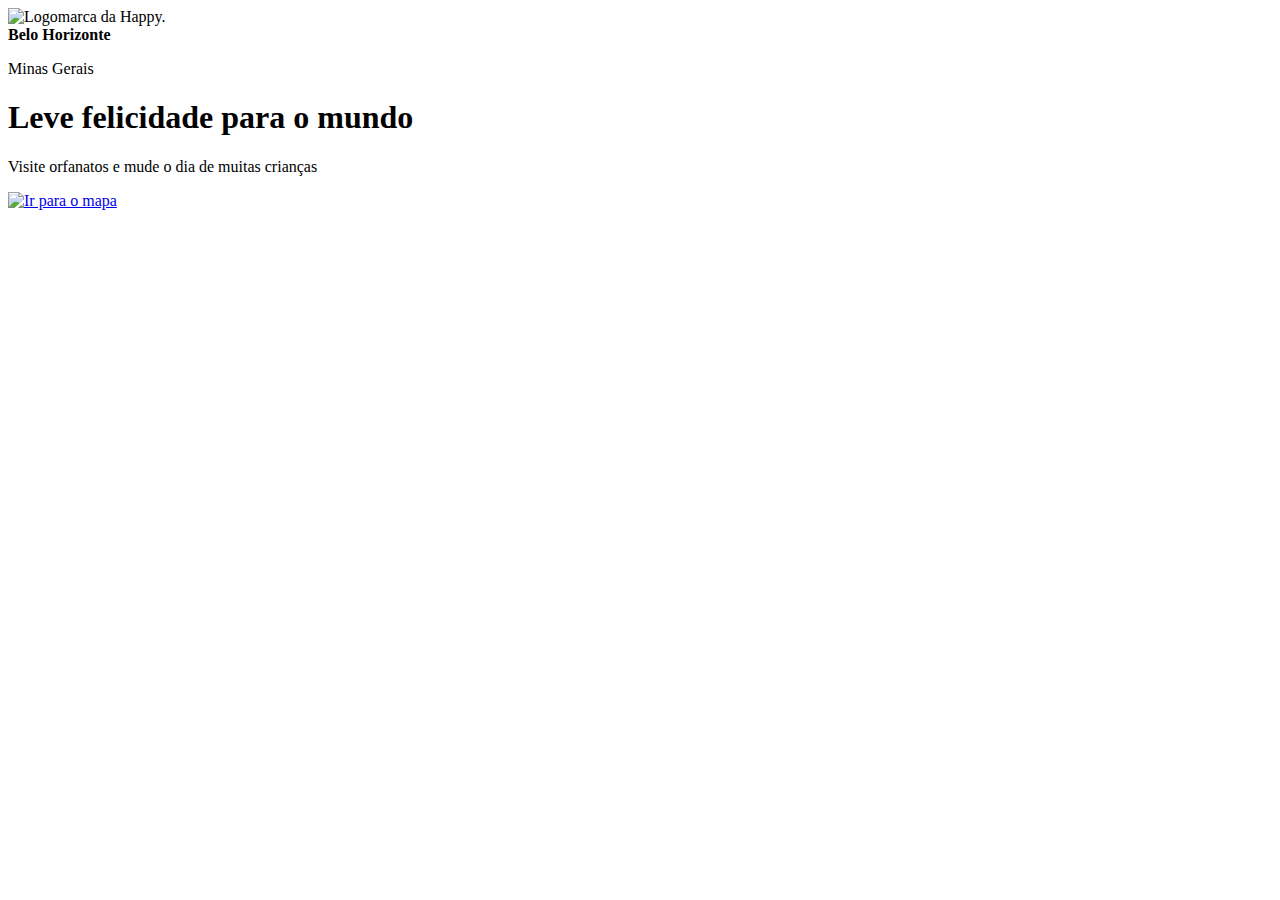
==== index.html @ e247ceaa "day01" ====
<!DOCTYPE html>
<html lang="pt_BR">
  <head>
    <meta charset="UTF-8" />
    <meta name="viewport" content="width=device-width, initial-scale=1.0" />
    <title>Happy</title>
    <link rel="icon" href="./public/images/logo-icon.png" />

    <link rel="stylesheet" href="./public/css/main.css" />
    <link rel="stylesheet" href="./public/css/page-landing.css" />
    <link rel="stylesheet" href="./public/css/animations.css" />

    <link
      href="https://fonts.googleapis.com/css2?family=Nunito:wght@400;600;800&display=swap"
      rel="stylesheet"
    />
  </head>
  <body>
    <div id="page-landing">
      <div id="container">
        <header>
          <img
            class="animate-up"
            id="logo"
            src="./public/images/logo.svg"
            alt="Logomarca da Happy."
          />

          <div class="location animate-up">
            <strong>Belo Horizonte</strong>
            <p>Minas Gerais</p>
          </div>
        </header>

        <main>
          <h1 class="animate-up">Leve felicidade para o mundo</h1>

          <section class="visit">
            <p class="animate-up">
              Visite orfanatos e mude o dia de muitas crianças
            </p>

            <a class="animate-up" href="#" title="Visite orfanatos">
              <img src="./public/images/arrow.svg" alt="Ir para o mapa" />
            </a>
          </section>
        </main>
      </div>
    </div>
  </body>
</html>
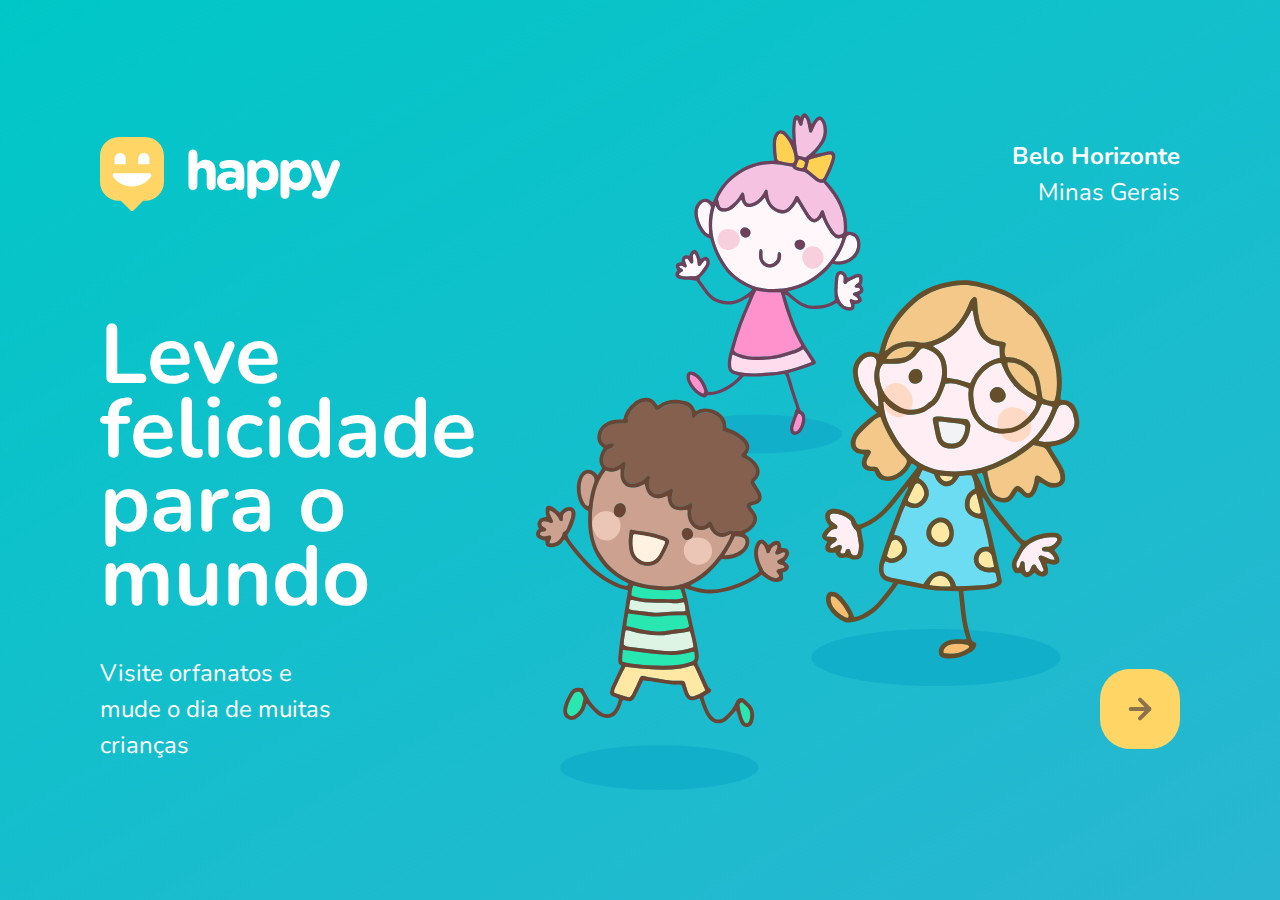
==== commit e33b05d5: "day03" ====
--- a/index.html
+++ b/index.html
@@ -40,7 +40,7 @@
               Visite orfanatos e mude o dia de muitas crianças
             </p>
 
-            <a class="animate-up" href="#" title="Visite orfanatos">
+            <a class="animate-up" href="./orphanages.html" title="Visite orfanatos">
               <img src="./public/images/arrow.svg" alt="Ir para o mapa" />
             </a>
           </section>
--- a/public/css/main.css
+++ b/public/css/main.css
@@ -0,0 +1,22 @@
+* {
+  margin: 0;
+  padding: 0;
+  box-sizing: border-box;
+}
+
+:root {
+  font-size: 62.5%;
+}
+
+body {
+  height: 100vh;
+  color: white;
+  background: #EBF2F5;
+}
+
+body,
+input,
+button,
+textarea {
+  font: 400 1.8rem/1 "Nunito", "sans-serif";
+}--- a/public/css/page-landing.css
+++ b/public/css/page-landing.css
@@ -0,0 +1,98 @@
+#page-landing {
+  background: linear-gradient(329.54deg, #29b6d1 0%, #00c7c7 100%);
+  text-align: center;
+  min-height: 100vh;
+  display: flex;
+}
+
+#container {
+  margin: auto;
+  width: min(90%, 112rem);
+}
+.location,
+h1,
+.visit p {
+  height: 16vh;
+}
+
+#logo {
+  animation-delay: 50ms;
+}
+.location{
+  animation-delay: 100ms;
+}
+
+main h1 {
+  animation-delay: 150ms;
+  font-size: clamp(4rem, 8vw, 8.4rem);
+}
+
+.visit p {
+  animation-delay: 200ms;
+}
+
+.visit a {
+  width: 8rem;
+  height: 8rem;
+  background: #ffd666;
+  border: none;
+  border-radius: 3rem;
+  display: flex;
+  align-items: center;
+  justify-content: center;
+  margin: auto;
+  transition: background 200ms;
+  animation-delay: 250ms;
+}
+
+.visit a:hover {
+  background: #96feff;
+}
+
+/*desktop version*/
+@media (min-width: 760px) {
+  #container{
+    padding: 5rem 2rem;
+    background: url("../images/bg.svg") no-repeat 80% /
+      clamp(30rem, 54vw, 56rem);
+  }
+
+  header {
+    display: flex;
+    align-items: center;
+    justify-content: space-between;
+  }
+
+  .location,
+  h1,
+  .visit p {
+    height: initial;
+    text-align: initial;
+  }
+
+  .location {
+    text-align: right;
+    font-size: 2.4rem;
+    line-height: 1.5;
+  }
+
+  main h1 {
+    font-weight: bold;
+    line-height: .88;
+    margin: clamp(10%, 9vh, 12%) 0 4rem;
+    width: min(300px, 80%);
+  }
+  .visit{
+    display: flex;
+    align-items: center;
+    justify-content: space-between;
+  }
+  .visit p{
+    font-size: 2.4rem;
+    line-height: 1.5;
+    width: clamp(20rem, 20vw, 30rem);
+  }
+  .visit a{
+    margin: initial;
+  }
+}
--- a/public/css/animations.css
+++ b/public/css/animations.css
@@ -0,0 +1,47 @@
+@keyframes up {
+  from {
+    opacity: 0;
+    transform: translateY(16px);
+  }
+
+  to {
+    opacity: 1;
+    transform: translateY(0);
+  }
+}
+
+@keyframes right {
+  from {
+    transform: translateX(-100%);
+  }
+
+  to {
+    transform: translateX(0);
+  }
+}
+
+@keyframes appear {
+  from {
+    opacity: 0;
+  }
+
+  to {
+    opacity: 1;
+  }
+}
+
+.animate-up {
+  animation-name: up;
+  animation-duration: 300ms;
+  animation-fill-mode: backwards;
+}
+.animate-right {
+  animation-name: right;
+  animation-duration: 300ms;
+}
+
+.animate-appear {
+  animation-name: appear;
+  animation-duration: 300ms;
+  animation-fill-mode: backwards;
+}
